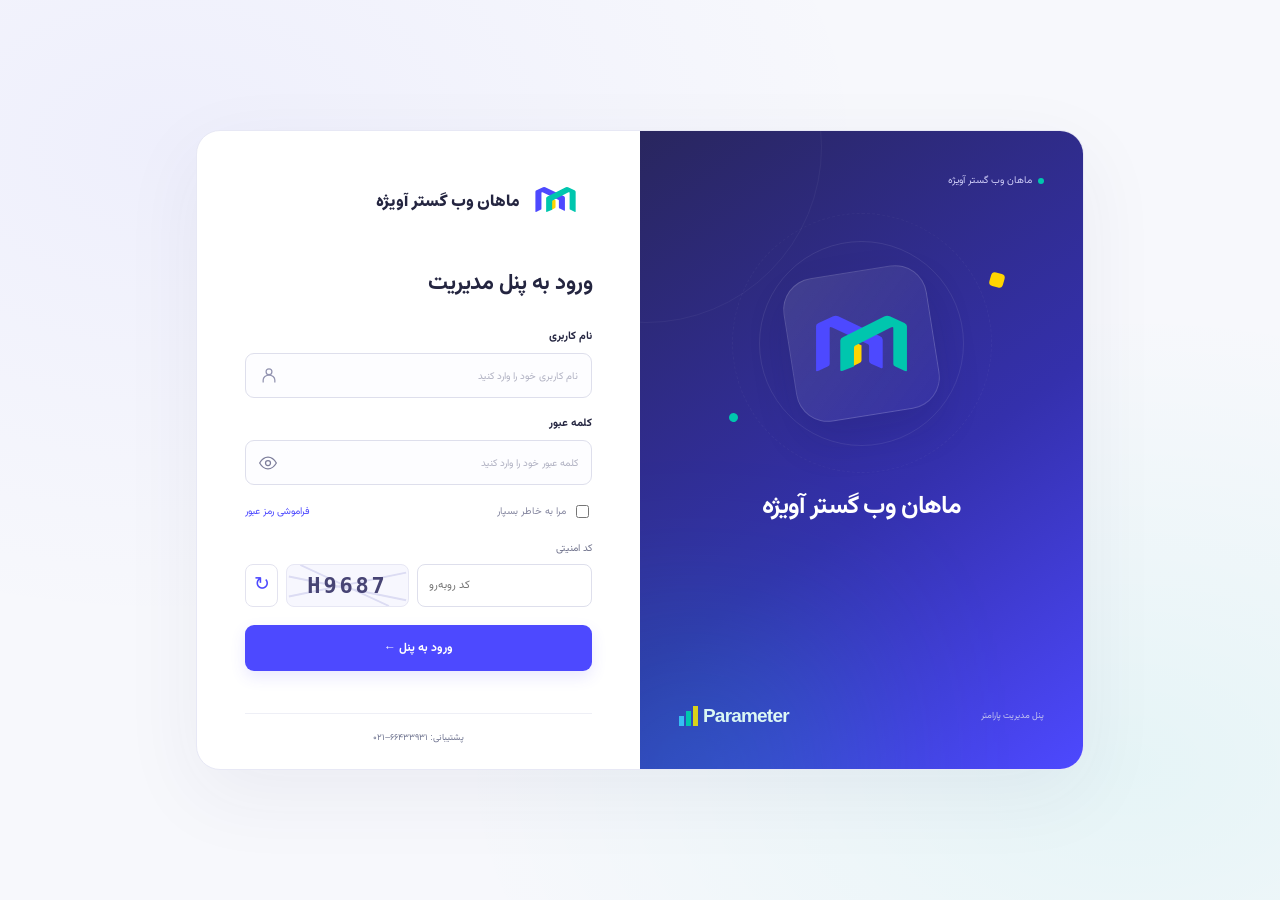
==== mahan-login-brand.html @ 468f80d7 "Use exact supplied Mahan brand login for admin entry" ====
<!doctype html><html lang="fa" dir="rtl"><head><meta charset="utf-8"><meta name="viewport" content="width=device-width,initial-scale=1"><title>ماهان وب گستر آویژه | ورود</title><style>
@font-face{font-family:Fa;src:url([data-uri])}
:root{--purple:#4d49ff;--teal:#00c6ae;--yellow:#ffd500;--ink:#242540}*{box-sizing:border-box}body{margin:0;min-height:100vh;background:radial-gradient(ellipse at 13% 16%,#4d49ff0d,transparent 45%),radial-gradient(ellipse at 88% 85%,#00c6ae12,transparent 42%),#f7f8fc;font-family:Fa,Tahoma,sans-serif;color:var(--ink);display:grid;place-items:center;padding:35px}button,input{font:inherit}button{cursor:pointer}button:focus-visible,a:focus-visible{outline:3px solid #00c6ae;outline-offset:4px}.layout{width:min(100%,1000px);display:grid;grid-template-columns:1fr 1fr;direction:ltr;border:1px solid #e7e8f5;background:white;border-radius:24px;overflow:hidden;box-shadow:0 24px 80px #292b6410;min-height:640px}.form-side{direction:rtl;padding:40px 48px 24px;display:flex;flex-direction:column}.logo{width:100%;max-width:330px;height:57px;object-fit:contain;margin:0 auto 30px;display:block}.kicker{font-size:10px;color:#8a8ba5;letter-spacing:.2px}.form-side h1{font-size:24px;margin:8px 0 9px;letter-spacing:-.5px}.lead{font-size:11px;color:#8c8ea5;margin:0 0 27px;line-height:1.9}.field{margin-bottom:17px}.field label{font-size:11px;font-weight:bold;display:block;margin-bottom:8px}.input-wrap{position:relative}.input-wrap input{width:100%;height:45px;border:1px solid #dedfec;border-radius:9px;background:#fdfdff;padding:0 13px 0 43px;color:var(--ink);outline:none;font-size:12px;transition:.2s}.input-wrap input:focus{border-color:var(--purple);box-shadow:0 0 0 3px #4d49ff0c;background:white}.input-wrap input::placeholder{color:#b0b1c2;font-size:10px}.field-icon{position:absolute;left:14px;top:12px;fill:none;stroke:#9293b0;stroke-width:1.5;width:20px;height:20px}.eye{position:absolute;left:6px;top:6px;width:33px;height:33px;background:none;border:0;color:#7d7e9b;display:grid;place-items:center}.eye svg{width:20px;fill:none;stroke:currentColor;stroke-width:1.5}.options{display:flex;align-items:center;justify-content:space-between;margin:0 0 20px;font-size:10px;color:#84869f}.options label{display:flex;align-items:center;gap:6px}input[type=checkbox]{accent-color:var(--purple)}.link{background:none;border:0;color:var(--purple);font-size:10px;padding:0}.captcha-label{font-size:10px;color:#6e718b;display:block;margin-bottom:8px}.captcha-row{display:grid;grid-template-columns:1fr 123px 33px;gap:8px;direction:rtl;margin-bottom:18px}.captcha-row input{min-width:0;border:1px solid #dedfec;border-radius:8px;width:100%;padding:0 11px;font-size:11px;outline:none;direction:ltr}.captcha-row input:focus{border-color:var(--purple)}.captcha-row svg{width:123px;height:43px;border-radius:8px;border:1px solid #e7e7f4;background:#f7f7fe}.refresh{border:1px solid #e3e3ef;background:white;color:var(--purple);border-radius:8px;font-size:19px}.submit{width:100%;height:46px;border:0;border-radius:9px;color:white;background:var(--purple);font-size:12px;font-weight:bold;box-shadow:0 6px 15px #4d49ff20;transition:.2s}.submit:hover{background:#403cde;transform:translateY(-1px)}.register{display:flex;justify-content:center;gap:8px;align-items:center;margin:19px 0 0;font-size:10px;color:#8c8ea6}.register button{font-weight:bold}.support{display:flex;align-items:center;justify-content:space-between;gap:10px;border-top:1px solid #eeeff6;padding-top:17px;margin-top:auto;font-size:9px;color:#9598ad}.support a{color:#6e738f;text-decoration:none}.message{font-size:10px;line-height:1.9;padding:10px 12px;border-radius:7px;background:#f2f2ff;color:#4d49a4;margin:12px 0;display:none}.identity{direction:rtl;background:linear-gradient(145deg,#29265e,#3430ac 57%,#4d49ff);color:white;position:relative;overflow:hidden;padding:42px 39px;display:flex;flex-direction:column}.identity:before{content:'';position:absolute;width:310px;height:310px;background:#00c6ae;filter:blur(85px);opacity:.18;bottom:-160px;left:-100px}.identity:after{content:'';position:absolute;width:350px;height:350px;border:1px solid #ffffff0c;border-radius:50%;left:-170px;top:-160px}.product{display:flex;justify-content:space-between;align-items:center;font-size:10px;color:#cfcef8;position:relative;z-index:2}.product .badge{border:1px solid #ffffff26;border-radius:20px;padding:7px 12px;font:10px Arial;letter-spacing:1px}.status{display:inline-flex;gap:6px;align-items:center}.status i{width:6px;height:6px;background:#00c6ae;border-radius:50%}.art{position:relative;height:220px;display:grid;place-items:center;margin:22px 0 5px}.orbit{position:absolute;width:205px;height:205px;border:1px solid #ffffff15;border-radius:50%}.orbit:nth-child(2){width:260px;height:260px;border-style:dashed;opacity:.5}.mark{width:145px;height:145px;border-radius:32px;border:1px solid #ffffff25;background:linear-gradient(135deg,#ffffff19,#ffffff05);display:grid;place-items:center;transform:rotate(-9deg);box-shadow:0 20px 40px #15134926}.mark svg{width:103px;height:103px;transform:rotate(9deg)}.spark{position:absolute;width:14px;height:14px;border-radius:4px;background:var(--yellow);right:40px;top:40px;transform:rotate(16deg)}.spark.two{width:9px;height:9px;background:var(--teal);left:50px;right:auto;top:180px;border-radius:50%}.identity h2{font-size:28px;margin:21px 0 12px;line-height:1.7;letter-spacing:-.7px;position:relative}.identity h2 span{color:#68e2d1}.identity p{font-size:11px;line-height:2.2;color:#c2c3f0;margin:0;max-width:320px}.identity-foot{margin-top:auto;display:flex;justify-content:space-between;align-items:center;padding-top:36px;color:#c4c4ee;font-size:9px}.parameter{font:bold 19px Arial;color:white;letter-spacing:-.8px;display:flex;align-items:center;direction:ltr;gap:5px}.bars{display:flex;gap:2px;align-items:end}.bars i{width:5px;height:10px;background:#42bcff}.bars i:nth-child(2){height:15px;background:#00c6ae}.bars i:nth-child(3){height:20px;background:#ffd500}.outside{margin:15px 0 0;color:#9d9eb2;font-size:9px;text-align:center}form{margin-bottom:22px}@media(max-width:760px){body{padding:18px}.layout{grid-template-columns:1fr;max-width:470px}.identity{display:none}.form-side{padding:30px 28px 23px}.support{margin-top:10px}.logo{margin-bottom:25px}.layout{min-height:0}}@media(prefers-reduced-motion:reduce){*{transition:none!important}}
.form-side h1{margin-bottom:27px;font-size:22px}.identity h2{font-size:25px;text-align:center;margin-top:28px}.support{justify-content:center}.identity .art{margin-top:45px} </style></head><body><main><div class="layout"><section class="form-side"><img class="logo" src="[data-uri]" alt="ماهان وب گستر آویژه"><h1>ورود به پنل مدیریت</h1><form id="login"><div class="field"><label for="username">نام کاربری</label><div class="input-wrap"><input id="username" name="username" autocomplete="username" placeholder="نام کاربری خود را وارد کنید" required><svg class="field-icon" viewBox="0 0 24 24"><circle cx="12" cy="8" r="3.5"/><path d="M5 21v-3a7 6 0 0 1 14 0v3"/></svg></div></div><div class="field"><label for="password">کلمه عبور</label><div class="input-wrap"><input id="password" name="password" type="password" autocomplete="current-password" placeholder="کلمه عبور خود را وارد کنید" required><button type="button" class="eye" id="eye" aria-label="نمایش کلمه عبور" aria-pressed="false"><svg viewBox="0 0 24 24"><path d="M2 12s4-7 10-7 10 7 10 7-4 7-10 7S2 12 2 12z"/><circle cx="12" cy="12" r="3"/></svg></button></div></div><div class="options"><label><input type="checkbox">مرا به خاطر بسپار</label><button type="button" class="link" id="forgot">فراموشی رمز عبور</button></div><label class="captcha-label" for="captcha">کد امنیتی</label><div class="captcha-row"><input id="captcha" placeholder="کد روبه‌رو" autocomplete="off" required aria-label="کد امنیتی نمایشی"><svg viewBox="0 0 123 43" role="img" aria-label="کد امنیتی نمایشی" id="captchaImage"></svg><button class="refresh" type="button" id="refresh" aria-label="تغییر کد امنیتی">↻</button></div><button class="submit" type="submit">ورود به پنل ←</button><div id="message" class="message" role="status"></div></form><footer class="support"><a href="tel:02166433931">پشتیبانی: <bdi>۰۲۱–۶۶۴۳۳۹۳۱</bdi></a></footer></section><section class="identity"><div class="product"><span class="status"><i></i>ماهان وب گستر آویژه</span></div><div class="art" aria-hidden="true"><div class="orbit"></div><div class="orbit"></div><div class="mark"><svg width="130" height="114" aria-hidden="true" viewBox="0 0 204 136"><g transform="translate(0 8.5) scale(1 .6375)"><path fill="#4D49FF" d="M12 177V39Q12 34 17 30L46 9Q51 5 56 9L138 70Q144 74 144 82V167Q144 173 139 169L121 156Q117 153 117 148V100Q117 97 114 95L44 44Q39 40 39 46V157Q39 162 35 165L17 178Q12 181 12 177Z"/><path fill="#FFD500" d="M87 89L102 99V147Q102 151 98 154L85 164Z"/><path fill="#00C6AE" d="M60 176V84Q60 77 66 73L148 9Q153 5 158 9L187 30Q192 34 192 40V177Q192 181 187 178L169 165Q165 162 165 157V46Q165 40 160 44L89 100Q87 102 87 108V165L65 178Q60 181 60 176Z"/></g></svg></div><i class="spark"></i><i class="spark two"></i></div><h2>ماهان وب گستر آویژه</h2><div class="identity-foot"><span>پنل مدیریت پارامتر</span><div class="parameter"><span class="bars"><i></i><i></i><i></i></span>Parameter</div></div></section></div></main><script>
const $=id=>document.getElementById(id);let code='';function newCode(){const chars='23456789ABCDEFGH';code=Array.from({length:5},()=>chars[Math.floor(Math.random()*chars.length)]).join('');$('captchaImage').innerHTML='<path d="M0 33L123 8M0 12L123 37M12 0L105 43" stroke="#dcdcf3" stroke-width="2"/><text x="61.5" y="29" text-anchor="middle" fill="#474474" font-family="monospace" font-weight="bold" font-size="23" letter-spacing="3">'+code+'</text>';$('captchaImage').setAttribute('aria-label','کد نمایشی '+code);$('captcha').value=''}function message(s){$('message').textContent=s;$('message').style.display='block'}$('eye').onclick=()=>{let show=$('password').type==='password';$('password').type=show?'text':'password';$('eye').setAttribute('aria-pressed',show);$('eye').setAttribute('aria-label',show?'پنهان کردن کلمه عبور':'نمایش کلمه عبور')};$('refresh').onclick=newCode;$('login').onsubmit=e=>{e.preventDefault();if($('captcha').value.trim().toUpperCase()!==code){message('کد امنیتی مطابقت ندارد. دوباره وارد کنید.');$('captcha').focus();return}message('اطلاعات فرم تکمیل شد. این نسخه نمایشی است و ورود واقعی انجام نمی‌شود.')};$('forgot').onclick=()=>message('بازیابی رمز در این پیش‌نمایش به سامانه متصل نیست.');newCode();
</script><script id="admin-entry-bridge">
// Keep the supplied login design; connect successful demo validation to its host.
document.getElementById('login').addEventListener('submit',function(event){
  if(!this.checkValidity())return;
  if(document.getElementById('captcha').value.trim().toUpperCase()!==code)return;
  if(window.parent!==window){window.parent.postMessage({type:'parameter-admin-login-complete'},location.origin==='null'?'*':location.origin)}
});
</script></body></html>
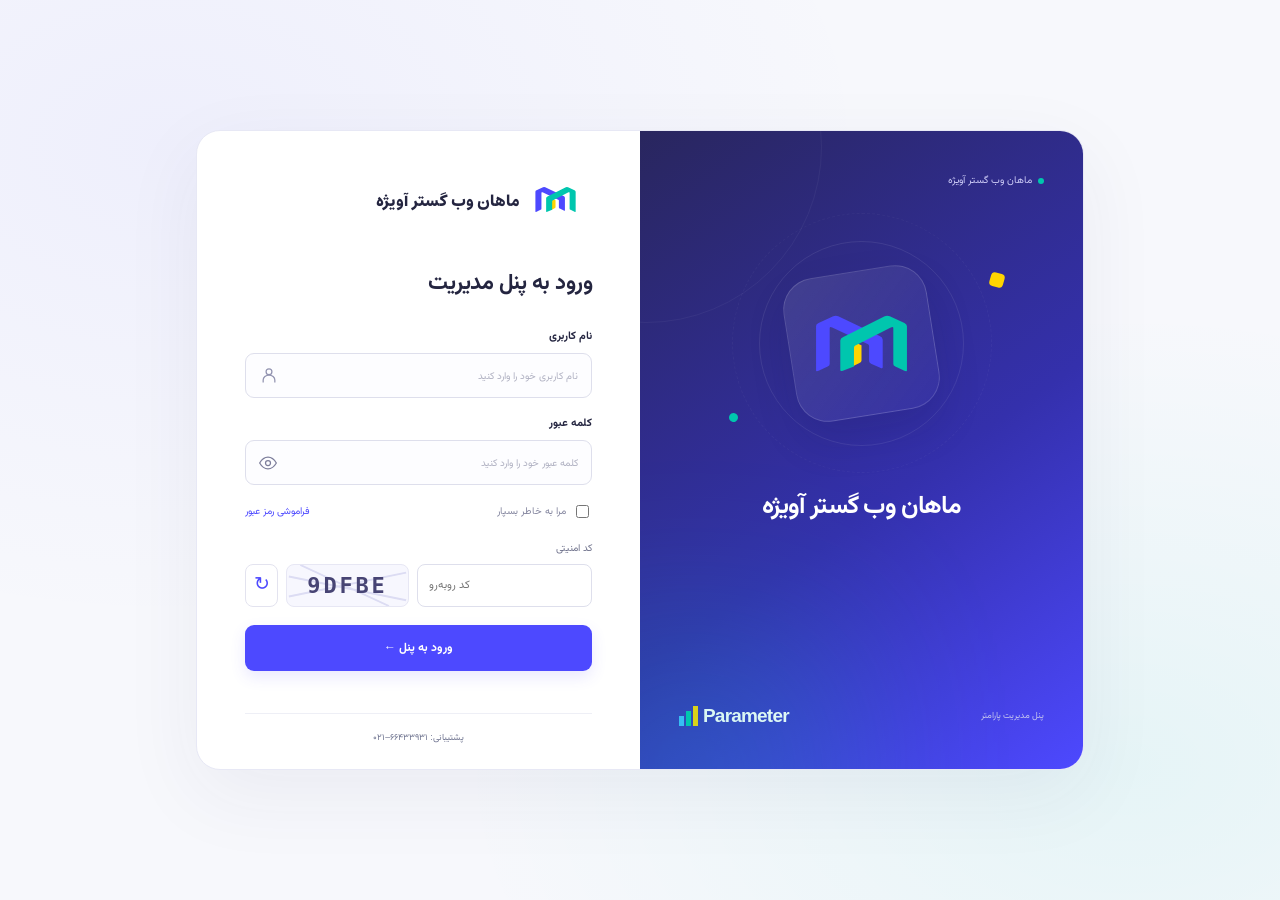
==== commit 832125ff: "Allow direct demo admin entry from branded login button" ====
--- a/mahan-login-brand.html
+++ b/mahan-login-brand.html
@@ -4,10 +4,14 @@
 .form-side h1{margin-bottom:27px;font-size:22px}.identity h2{font-size:25px;text-align:center;margin-top:28px}.support{justify-content:center}.identity .art{margin-top:45px} </style></head><body><main><div class="layout"><section class="form-side"><img class="logo" src="[data-uri]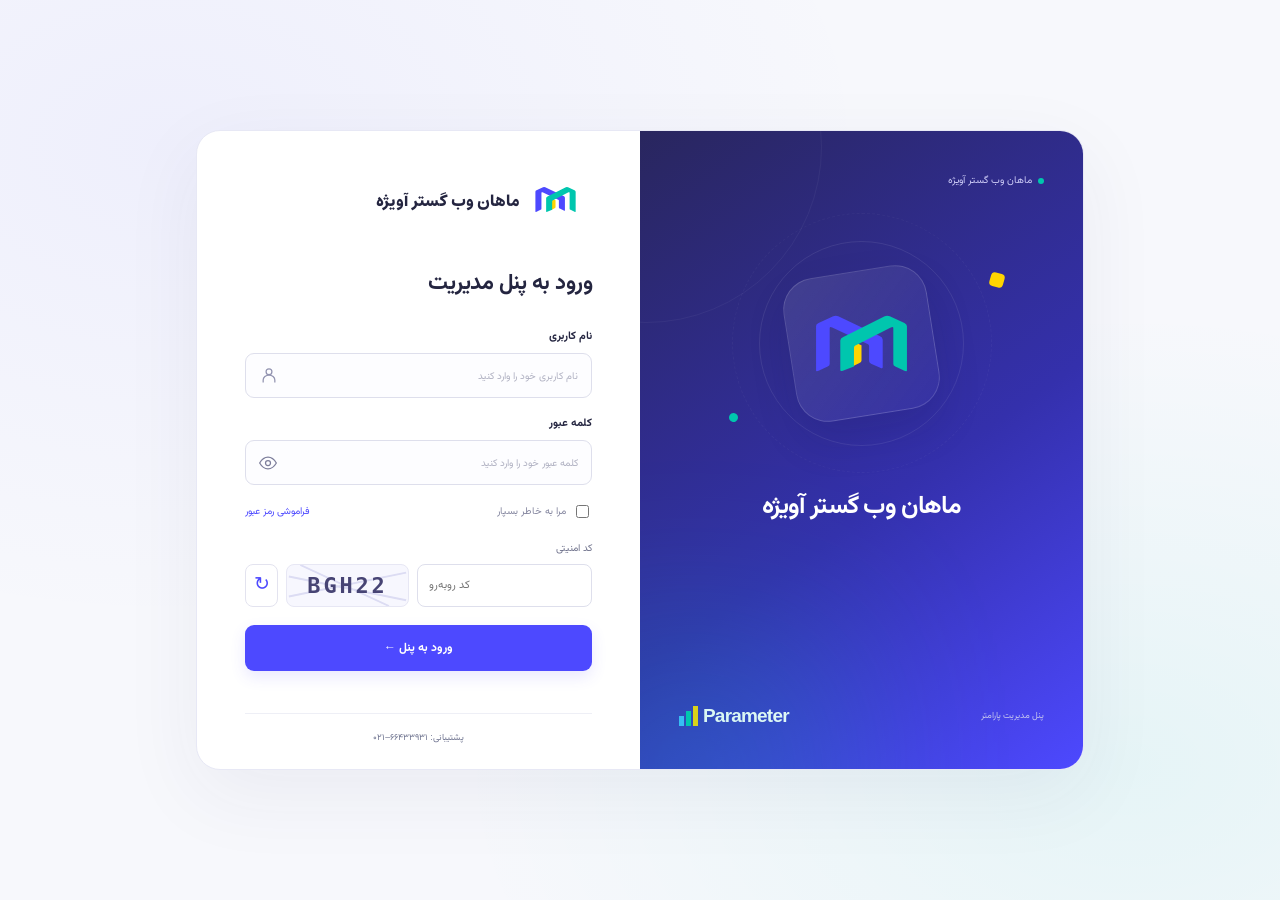
==== commit c2a01f9f: "Bind admin preview entry directly and verify complete DOM flow" ====
--- a/mahan-login-brand.html
+++ b/mahan-login-brand.html
@@ -9,7 +9,7 @@
 adminEntryButton.type='button';
 adminEntryButton.addEventListener('click',function(){
   if(window.parent!==window){
-    window.parent.postMessage({type:'parameter-admin-login-complete'},location.origin==='null'?'*':location.origin);
+    if(typeof window.parent.parameterEnterAdminPreview==='function'){window.parent.parameterEnterAdminPreview()}else{window.parent.postMessage({type:'parameter-admin-login-complete'},location.origin==='null'?'*':location.origin);}
   }else{
     window.location.href='parameter-v34-login-sharp.html?preview-admin=1';
   }
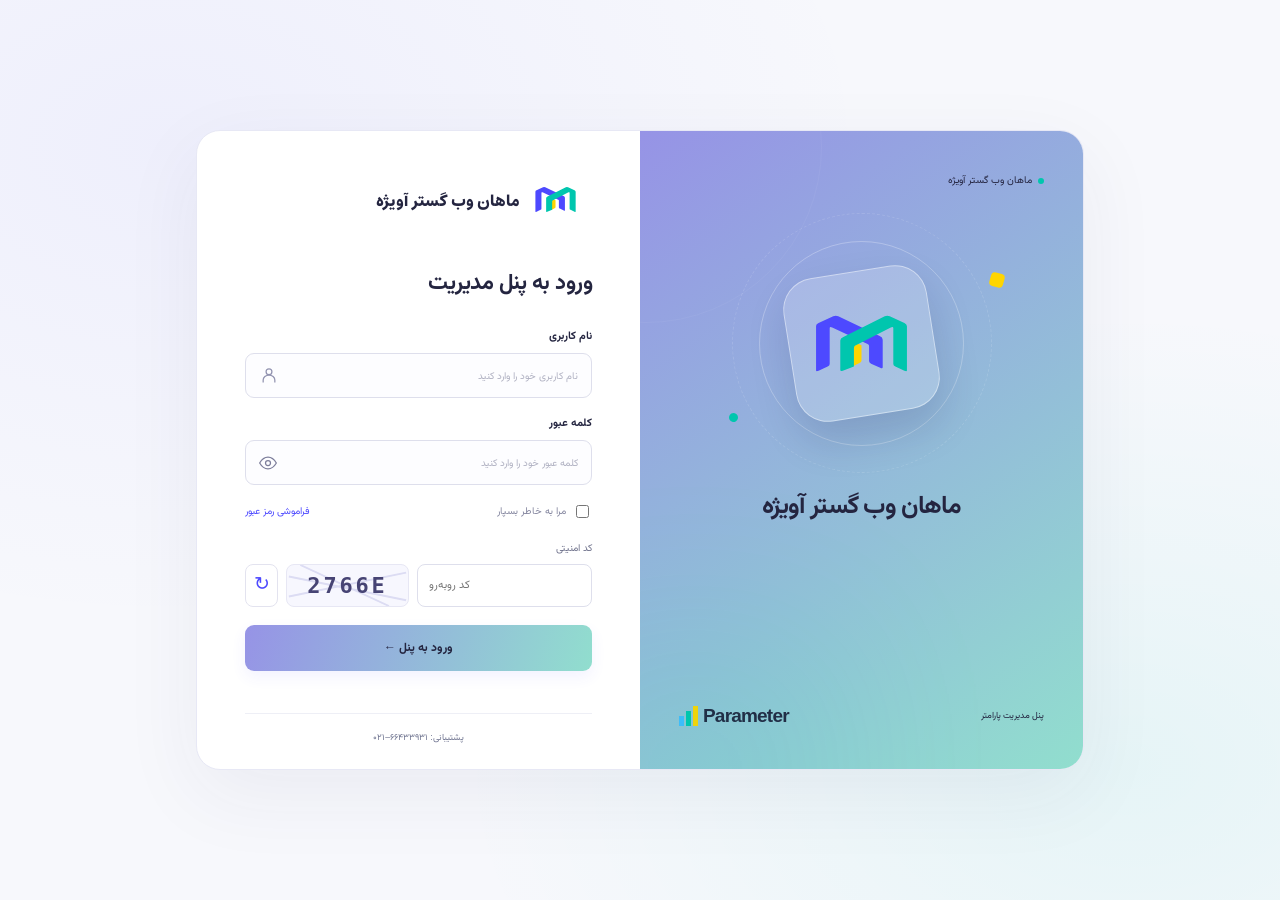
==== commit f1326cc0: "Apply pastel model five to admin navigation and login" ====
--- a/mahan-login-brand.html
+++ b/mahan-login-brand.html
@@ -1,7 +1,10 @@
 <!doctype html><html lang="fa" dir="rtl"><head><meta charset="utf-8"><meta name="viewport" content="width=device-width,initial-scale=1"><title>ماهان وب گستر آویژه | ورود</title><style>
 @font-face{font-family:Fa;src:url([data-uri])}
 :root{--purple:#4d49ff;--teal:#00c6ae;--yellow:#ffd500;--ink:#242540}*{box-sizing:border-box}body{margin:0;min-height:100vh;background:radial-gradient(ellipse at 13% 16%,#4d49ff0d,transparent 45%),radial-gradient(ellipse at 88% 85%,#00c6ae12,transparent 42%),#f7f8fc;font-family:Fa,Tahoma,sans-serif;color:var(--ink);display:grid;place-items:center;padding:35px}button,input{font:inherit}button{cursor:pointer}button:focus-visible,a:focus-visible{outline:3px solid #00c6ae;outline-offset:4px}.layout{width:min(100%,1000px);display:grid;grid-template-columns:1fr 1fr;direction:ltr;border:1px solid #e7e8f5;background:white;border-radius:24px;overflow:hidden;box-shadow:0 24px 80px #292b6410;min-height:640px}.form-side{direction:rtl;padding:40px 48px 24px;display:flex;flex-direction:column}.logo{width:100%;max-width:330px;height:57px;object-fit:contain;margin:0 auto 30px;display:block}.kicker{font-size:10px;color:#8a8ba5;letter-spacing:.2px}.form-side h1{font-size:24px;margin:8px 0 9px;letter-spacing:-.5px}.lead{font-size:11px;color:#8c8ea5;margin:0 0 27px;line-height:1.9}.field{margin-bottom:17px}.field label{font-size:11px;font-weight:bold;display:block;margin-bottom:8px}.input-wrap{position:relative}.input-wrap input{width:100%;height:45px;border:1px solid #dedfec;border-radius:9px;background:#fdfdff;padding:0 13px 0 43px;color:var(--ink);outline:none;font-size:12px;transition:.2s}.input-wrap input:focus{border-color:var(--purple);box-shadow:0 0 0 3px #4d49ff0c;background:white}.input-wrap input::placeholder{color:#b0b1c2;font-size:10px}.field-icon{position:absolute;left:14px;top:12px;fill:none;stroke:#9293b0;stroke-width:1.5;width:20px;height:20px}.eye{position:absolute;left:6px;top:6px;width:33px;height:33px;background:none;border:0;color:#7d7e9b;display:grid;place-items:center}.eye svg{width:20px;fill:none;stroke:currentColor;stroke-width:1.5}.options{display:flex;align-items:center;justify-content:space-between;margin:0 0 20px;font-size:10px;color:#84869f}.options label{display:flex;align-items:center;gap:6px}input[type=checkbox]{accent-color:var(--purple)}.link{background:none;border:0;color:var(--purple);font-size:10px;padding:0}.captcha-label{font-size:10px;color:#6e718b;display:block;margin-bottom:8px}.captcha-row{display:grid;grid-template-columns:1fr 123px 33px;gap:8px;direction:rtl;margin-bottom:18px}.captcha-row input{min-width:0;border:1px solid #dedfec;border-radius:8px;width:100%;padding:0 11px;font-size:11px;outline:none;direction:ltr}.captcha-row input:focus{border-color:var(--purple)}.captcha-row svg{width:123px;height:43px;border-radius:8px;border:1px solid #e7e7f4;background:#f7f7fe}.refresh{border:1px solid #e3e3ef;background:white;color:var(--purple);border-radius:8px;font-size:19px}.submit{width:100%;height:46px;border:0;border-radius:9px;color:white;background:var(--purple);font-size:12px;font-weight:bold;box-shadow:0 6px 15px #4d49ff20;transition:.2s}.submit:hover{background:#403cde;transform:translateY(-1px)}.register{display:flex;justify-content:center;gap:8px;align-items:center;margin:19px 0 0;font-size:10px;color:#8c8ea6}.register button{font-weight:bold}.support{display:flex;align-items:center;justify-content:space-between;gap:10px;border-top:1px solid #eeeff6;padding-top:17px;margin-top:auto;font-size:9px;color:#9598ad}.support a{color:#6e738f;text-decoration:none}.message{font-size:10px;line-height:1.9;padding:10px 12px;border-radius:7px;background:#f2f2ff;color:#4d49a4;margin:12px 0;display:none}.identity{direction:rtl;background:linear-gradient(145deg,#29265e,#3430ac 57%,#4d49ff);color:white;position:relative;overflow:hidden;padding:42px 39px;display:flex;flex-direction:column}.identity:before{content:'';position:absolute;width:310px;height:310px;background:#00c6ae;filter:blur(85px);opacity:.18;bottom:-160px;left:-100px}.identity:after{content:'';position:absolute;width:350px;height:350px;border:1px solid #ffffff0c;border-radius:50%;left:-170px;top:-160px}.product{display:flex;justify-content:space-between;align-items:center;font-size:10px;color:#cfcef8;position:relative;z-index:2}.product .badge{border:1px solid #ffffff26;border-radius:20px;padding:7px 12px;font:10px Arial;letter-spacing:1px}.status{display:inline-flex;gap:6px;align-items:center}.status i{width:6px;height:6px;background:#00c6ae;border-radius:50%}.art{position:relative;height:220px;display:grid;place-items:center;margin:22px 0 5px}.orbit{position:absolute;width:205px;height:205px;border:1px solid #ffffff15;border-radius:50%}.orbit:nth-child(2){width:260px;height:260px;border-style:dashed;opacity:.5}.mark{width:145px;height:145px;border-radius:32px;border:1px solid #ffffff25;background:linear-gradient(135deg,#ffffff19,#ffffff05);display:grid;place-items:center;transform:rotate(-9deg);box-shadow:0 20px 40px #15134926}.mark svg{width:103px;height:103px;transform:rotate(9deg)}.spark{position:absolute;width:14px;height:14px;border-radius:4px;background:var(--yellow);right:40px;top:40px;transform:rotate(16deg)}.spark.two{width:9px;height:9px;background:var(--teal);left:50px;right:auto;top:180px;border-radius:50%}.identity h2{font-size:28px;margin:21px 0 12px;line-height:1.7;letter-spacing:-.7px;position:relative}.identity h2 span{color:#68e2d1}.identity p{font-size:11px;line-height:2.2;color:#c2c3f0;margin:0;max-width:320px}.identity-foot{margin-top:auto;display:flex;justify-content:space-between;align-items:center;padding-top:36px;color:#c4c4ee;font-size:9px}.parameter{font:bold 19px Arial;color:white;letter-spacing:-.8px;display:flex;align-items:center;direction:ltr;gap:5px}.bars{display:flex;gap:2px;align-items:end}.bars i{width:5px;height:10px;background:#42bcff}.bars i:nth-child(2){height:15px;background:#00c6ae}.bars i:nth-child(3){height:20px;background:#ffd500}.outside{margin:15px 0 0;color:#9d9eb2;font-size:9px;text-align:center}form{margin-bottom:22px}@media(max-width:760px){body{padding:18px}.layout{grid-template-columns:1fr;max-width:470px}.identity{display:none}.form-side{padding:30px 28px 23px}.support{margin-top:10px}.logo{margin-bottom:25px}.layout{min-height:0}}@media(prefers-reduced-motion:reduce){*{transition:none!important}}
-.form-side h1{margin-bottom:27px;font-size:22px}.identity h2{font-size:25px;text-align:center;margin-top:28px}.support{justify-content:center}.identity .art{margin-top:45px} </style></head><body><main><div class="layout"><section class="form-side"><img class="logo" src="[data-uri]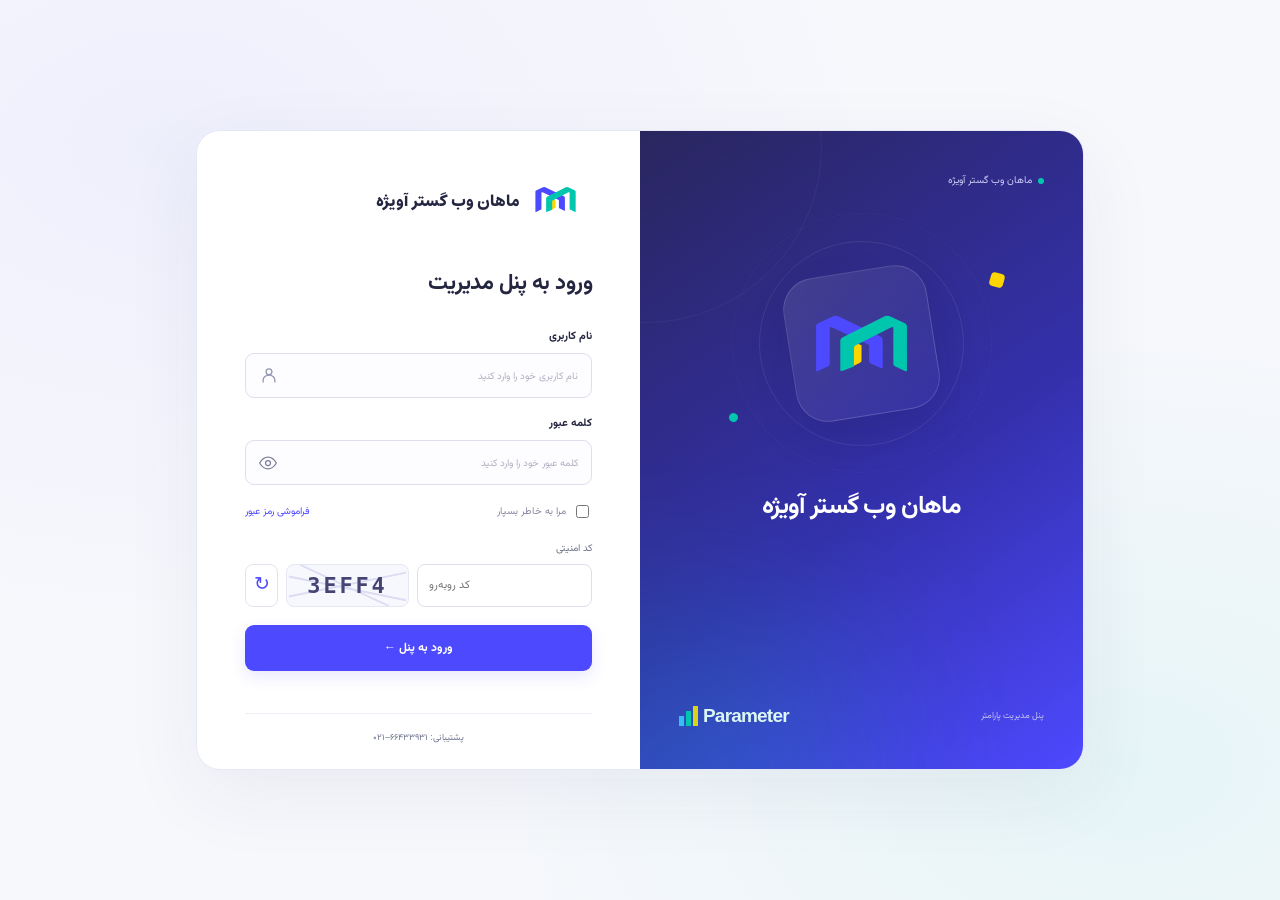
==== commit a367ae94: "Restore original blue admin login palette" ====
--- a/mahan-login-brand.html
+++ b/mahan-login-brand.html
@@ -1,10 +1,7 @@
 <!doctype html><html lang="fa" dir="rtl"><head><meta charset="utf-8"><meta name="viewport" content="width=device-width,initial-scale=1"><title>ماهان وب گستر آویژه | ورود</title><style>
 @font-face{font-family:Fa;src:url([data-uri])}
 :root{--purple:#4d49ff;--teal:#00c6ae;--yellow:#ffd500;--ink:#242540}*{box-sizing:border-box}body{margin:0;min-height:100vh;background:radial-gradient(ellipse at 13% 16%,#4d49ff0d,transparent 45%),radial-gradient(ellipse at 88% 85%,#00c6ae12,transparent 42%),#f7f8fc;font-family:Fa,Tahoma,sans-serif;color:var(--ink);display:grid;place-items:center;padding:35px}button,input{font:inherit}button{cursor:pointer}button:focus-visible,a:focus-visible{outline:3px solid #00c6ae;outline-offset:4px}.layout{width:min(100%,1000px);display:grid;grid-template-columns:1fr 1fr;direction:ltr;border:1px solid #e7e8f5;background:white;border-radius:24px;overflow:hidden;box-shadow:0 24px 80px #292b6410;min-height:640px}.form-side{direction:rtl;padding:40px 48px 24px;display:flex;flex-direction:column}.logo{width:100%;max-width:330px;height:57px;object-fit:contain;margin:0 auto 30px;display:block}.kicker{font-size:10px;color:#8a8ba5;letter-spacing:.2px}.form-side h1{font-size:24px;margin:8px 0 9px;letter-spacing:-.5px}.lead{font-size:11px;color:#8c8ea5;margin:0 0 27px;line-height:1.9}.field{margin-bottom:17px}.field label{font-size:11px;font-weight:bold;display:block;margin-bottom:8px}.input-wrap{position:relative}.input-wrap input{width:100%;height:45px;border:1px solid #dedfec;border-radius:9px;background:#fdfdff;padding:0 13px 0 43px;color:var(--ink);outline:none;font-size:12px;transition:.2s}.input-wrap input:focus{border-color:var(--purple);box-shadow:0 0 0 3px #4d49ff0c;background:white}.input-wrap input::placeholder{color:#b0b1c2;font-size:10px}.field-icon{position:absolute;left:14px;top:12px;fill:none;stroke:#9293b0;stroke-width:1.5;width:20px;height:20px}.eye{position:absolute;left:6px;top:6px;width:33px;height:33px;background:none;border:0;color:#7d7e9b;display:grid;place-items:center}.eye svg{width:20px;fill:none;stroke:currentColor;stroke-width:1.5}.options{display:flex;align-items:center;justify-content:space-between;margin:0 0 20px;font-size:10px;color:#84869f}.options label{display:flex;align-items:center;gap:6px}input[type=checkbox]{accent-color:var(--purple)}.link{background:none;border:0;color:var(--purple);font-size:10px;padding:0}.captcha-label{font-size:10px;color:#6e718b;display:block;margin-bottom:8px}.captcha-row{display:grid;grid-template-columns:1fr 123px 33px;gap:8px;direction:rtl;margin-bottom:18px}.captcha-row input{min-width:0;border:1px solid #dedfec;border-radius:8px;width:100%;padding:0 11px;font-size:11px;outline:none;direction:ltr}.captcha-row input:focus{border-color:var(--purple)}.captcha-row svg{width:123px;height:43px;border-radius:8px;border:1px solid #e7e7f4;background:#f7f7fe}.refresh{border:1px solid #e3e3ef;background:white;color:var(--purple);border-radius:8px;font-size:19px}.submit{width:100%;height:46px;border:0;border-radius:9px;color:white;background:var(--purple);font-size:12px;font-weight:bold;box-shadow:0 6px 15px #4d49ff20;transition:.2s}.submit:hover{background:#403cde;transform:translateY(-1px)}.register{display:flex;justify-content:center;gap:8px;align-items:center;margin:19px 0 0;font-size:10px;color:#8c8ea6}.register button{font-weight:bold}.support{display:flex;align-items:center;justify-content:space-between;gap:10px;border-top:1px solid #eeeff6;padding-top:17px;margin-top:auto;font-size:9px;color:#9598ad}.support a{color:#6e738f;text-decoration:none}.message{font-size:10px;line-height:1.9;padding:10px 12px;border-radius:7px;background:#f2f2ff;color:#4d49a4;margin:12px 0;display:none}.identity{direction:rtl;background:linear-gradient(145deg,#29265e,#3430ac 57%,#4d49ff);color:white;position:relative;overflow:hidden;padding:42px 39px;display:flex;flex-direction:column}.identity:before{content:'';position:absolute;width:310px;height:310px;background:#00c6ae;filter:blur(85px);opacity:.18;bottom:-160px;left:-100px}.identity:after{content:'';position:absolute;width:350px;height:350px;border:1px solid #ffffff0c;border-radius:50%;left:-170px;top:-160px}.product{display:flex;justify-content:space-between;align-items:center;font-size:10px;color:#cfcef8;position:relative;z-index:2}.product .badge{border:1px solid #ffffff26;border-radius:20px;padding:7px 12px;font:10px Arial;letter-spacing:1px}.status{display:inline-flex;gap:6px;align-items:center}.status i{width:6px;height:6px;background:#00c6ae;border-radius:50%}.art{position:relative;height:220px;display:grid;place-items:center;margin:22px 0 5px}.orbit{position:absolute;width:205px;height:205px;border:1px solid #ffffff15;border-radius:50%}.orbit:nth-child(2){width:260px;height:260px;border-style:dashed;opacity:.5}.mark{width:145px;height:145px;border-radius:32px;border:1px solid #ffffff25;background:linear-gradient(135deg,#ffffff19,#ffffff05);display:grid;place-items:center;transform:rotate(-9deg);box-shadow:0 20px 40px #15134926}.mark svg{width:103px;height:103px;transform:rotate(9deg)}.spark{position:absolute;width:14px;height:14px;border-radius:4px;background:var(--yellow);right:40px;top:40px;transform:rotate(16deg)}.spark.two{width:9px;height:9px;background:var(--teal);left:50px;right:auto;top:180px;border-radius:50%}.identity h2{font-size:28px;margin:21px 0 12px;line-height:1.7;letter-spacing:-.7px;position:relative}.identity h2 span{color:#68e2d1}.identity p{font-size:11px;line-height:2.2;color:#c2c3f0;margin:0;max-width:320px}.identity-foot{margin-top:auto;display:flex;justify-content:space-between;align-items:center;padding-top:36px;color:#c4c4ee;font-size:9px}.parameter{font:bold 19px Arial;color:white;letter-spacing:-.8px;display:flex;align-items:center;direction:ltr;gap:5px}.bars{display:flex;gap:2px;align-items:end}.bars i{width:5px;height:10px;background:#42bcff}.bars i:nth-child(2){height:15px;background:#00c6ae}.bars i:nth-child(3){height:20px;background:#ffd500}.outside{margin:15px 0 0;color:#9d9eb2;font-size:9px;text-align:center}form{margin-bottom:22px}@media(max-width:760px){body{padding:18px}.layout{grid-template-columns:1fr;max-width:470px}.identity{display:none}.form-side{padding:30px 28px 23px}.support{margin-top:10px}.logo{margin-bottom:25px}.layout{min-height:0}}@media(prefers-reduced-motion:reduce){*{transition:none!important}}
-.form-side h1{margin-bottom:27px;font-size:22px}.identity h2{font-size:25px;text-align:center;margin-top:28px}.support{justify-content:center}.identity .art{margin-top:45px} 
-/* Admin model 5 palette; original login layout retained. */
-.identity{background:linear-gradient(145deg,#9693e6,#91dece);color:#242540}.identity:before{background:#00c6ae;opacity:.08}.identity :is(.product,.status,h2,.identity-foot,.parameter){color:#242540}.orbit{border-color:#ffffff45}.mark{background:#ffffff30;border-color:#ffffff70}.submit{background:linear-gradient(110deg,#9693e6,#91dece);color:#242540;box-shadow:0 6px 15px #4d49ff12}.submit:hover{background:linear-gradient(110deg,#8885d8,#7ccfbd)}
-</style></head><body><main><div class="layout"><section class="form-side"><img class="logo" src="[data-uri]